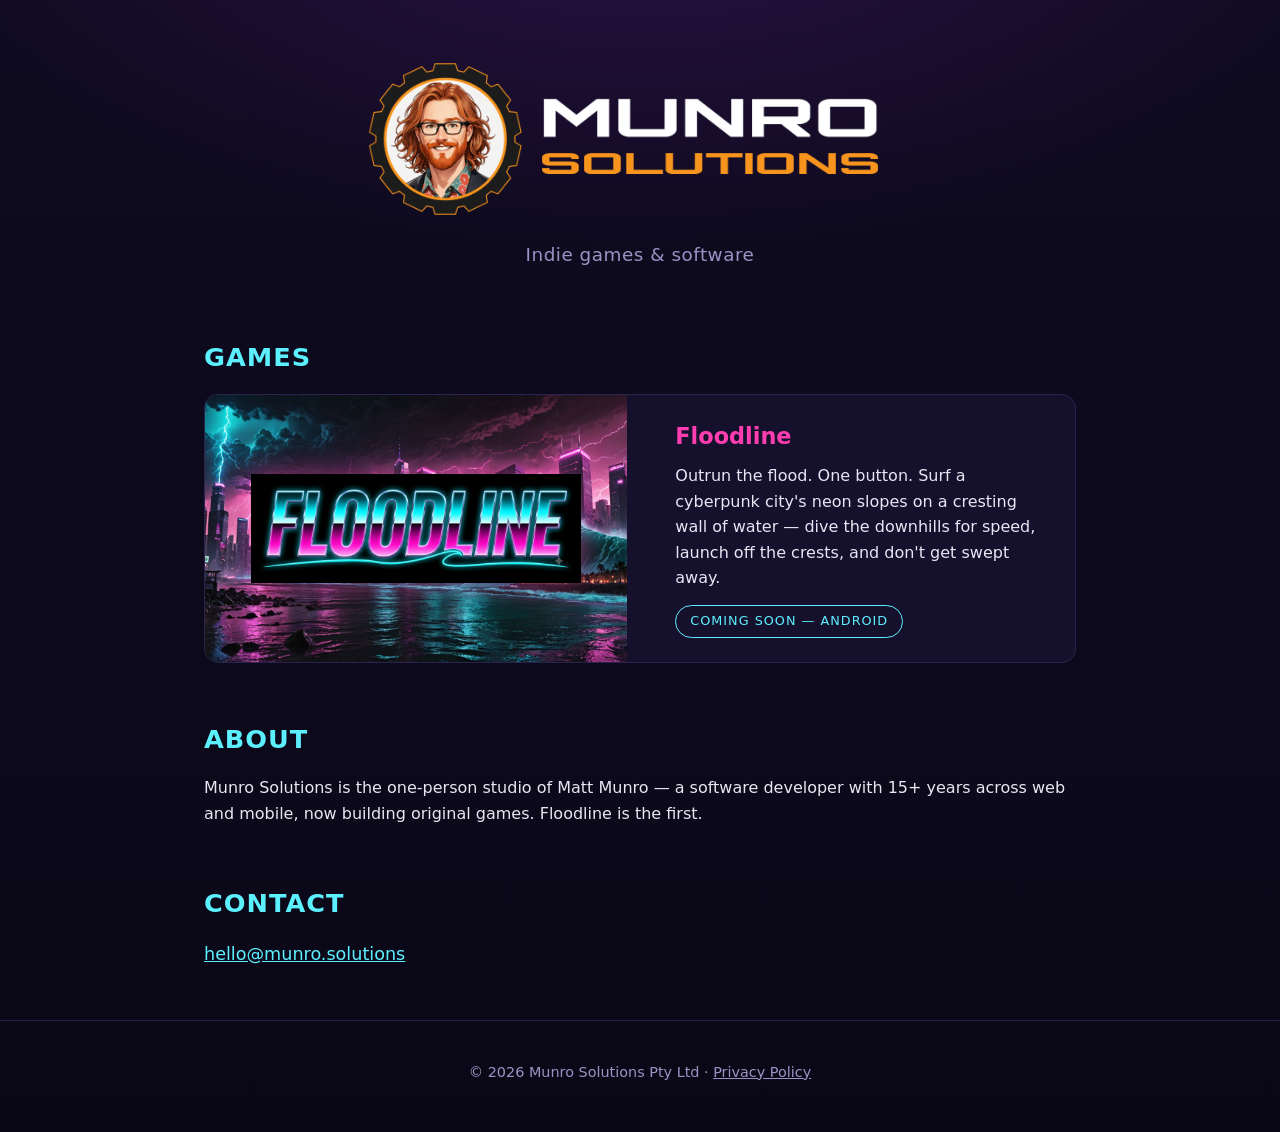
==== index.html @ fc35c77c "munro.solutions: static landing site + Floodline privacy policy (v1) Replaces the old insecure WordP" ====
<!DOCTYPE html>
<html lang="en">
<head>
  <meta charset="UTF-8">
  <meta name="viewport" content="width=device-width, initial-scale=1.0">
  <title>Munro Solutions — Indie Games & Software</title>
  <meta name="description" content="Munro Solutions — indie games and software by Matt Munro. Maker of Floodline.">
  <link rel="stylesheet" href="style.css">
</head>
<body>
  <header>
    <img class="logo" src="assets/munro-logo.png" alt="Munro Solutions">
    <p class="tagline">Indie games &amp; software</p>
  </header>

  <main class="wrap">
    <section id="games">
      <h2>Games</h2>
      <div class="game">
        <div class="art" style="background-image:url('assets/floodline-bg.png')">
          <div class="wordmark"><img src="assets/floodline-logo.png" alt="Floodline"></div>
        </div>
        <div class="body">
          <h3>Floodline</h3>
          <p>Outrun the flood. One button. Surf a cyberpunk city's neon slopes on a cresting wall of water — dive the downhills for speed, launch off the crests, and don't get swept away.</p>
          <span class="badge">Coming soon — Android</span>
        </div>
      </div>
    </section>

    <section id="about">
      <h2>About</h2>
      <p class="lead">Munro Solutions is the one-person studio of Matt Munro — a software developer with 15+ years across web and mobile, now building original games. Floodline is the first.</p>
    </section>

    <section id="contact" class="contact">
      <h2>Contact</h2>
      <p><a href="mailto:hello@munro.solutions">hello@munro.solutions</a></p>
    </section>
  </main>

  <footer>
    <p>&copy; <span id="year">2026</span> Munro Solutions Pty Ltd &middot; <a href="privacy.html">Privacy Policy</a></p>
  </footer>

  <script>document.getElementById('year').textContent = new Date().getFullYear();</script>
</body>
</html>
---- style.css ----
:root {
  --bg: #0a0817;
  --bg2: #0f0b20;
  --panel: #15102b;
  --cyan: #5cf0ff;
  --magenta: #ff3db0;
  --text: #e8e6f5;
  --muted: #9a93c4;
}

* { box-sizing: border-box; margin: 0; padding: 0; }

html { scroll-behavior: smooth; }

body {
  font-family: "Segoe UI", system-ui, -apple-system, Roboto, sans-serif;
  background:
    radial-gradient(1200px 600px at 50% -10%, #2a1144 0%, transparent 60%),
    linear-gradient(180deg, var(--bg2) 0%, var(--bg) 100%);
  color: var(--text);
  line-height: 1.6;
  min-height: 100vh;
}

.wrap { max-width: 920px; margin: 0 auto; padding: 0 24px; }

/* header / hero */
header {
  text-align: center;
  padding: 56px 24px 40px;
}
header img.logo { width: min(560px, 88%); height: auto; }
.tagline {
  margin-top: 10px;
  color: var(--muted);
  font-size: 1.15rem;
  letter-spacing: 0.5px;
}

section { padding: 28px 0; }
h2 {
  font-size: 1.6rem;
  color: var(--cyan);
  letter-spacing: 1px;
  text-transform: uppercase;
  margin-bottom: 16px;
}

/* game card */
.game {
  display: flex;
  gap: 24px;
  background: var(--panel);
  border: 1px solid #2a2350;
  border-radius: 14px;
  overflow: hidden;
  align-items: stretch;
}
.game .art {
  flex: 1 1 50%;
  min-height: 220px;
  background-size: cover;
  background-position: center;
  position: relative;
}
.game .art .wordmark {
  position: absolute; inset: 0;
  display: flex; align-items: center; justify-content: center;
}
.game .art .wordmark img { width: 78%; height: auto; filter: drop-shadow(0 0 14px rgba(255,61,176,.5)); }
.game .body { flex: 1 1 50%; padding: 24px; }
.game .body h3 { font-size: 1.4rem; color: var(--magenta); margin-bottom: 8px; }
.game .body p { color: var(--text); margin-bottom: 14px; }
.badge {
  display: inline-block;
  font-size: 0.8rem; letter-spacing: 1px; text-transform: uppercase;
  color: var(--cyan); border: 1px solid var(--cyan);
  border-radius: 999px; padding: 5px 14px;
}

p.lead { color: var(--text); }
a { color: var(--cyan); }
a:hover { color: var(--magenta); }

.contact a { font-size: 1.1rem; }

footer {
  text-align: center;
  color: var(--muted);
  font-size: 0.9rem;
  padding: 40px 24px 48px;
  border-top: 1px solid #221b44;
  margin-top: 24px;
}
footer a { color: var(--muted); }

@media (max-width: 640px) {
  .game { flex-direction: column; }
  .game .art { min-height: 180px; }
  header { padding-top: 40px; }
}
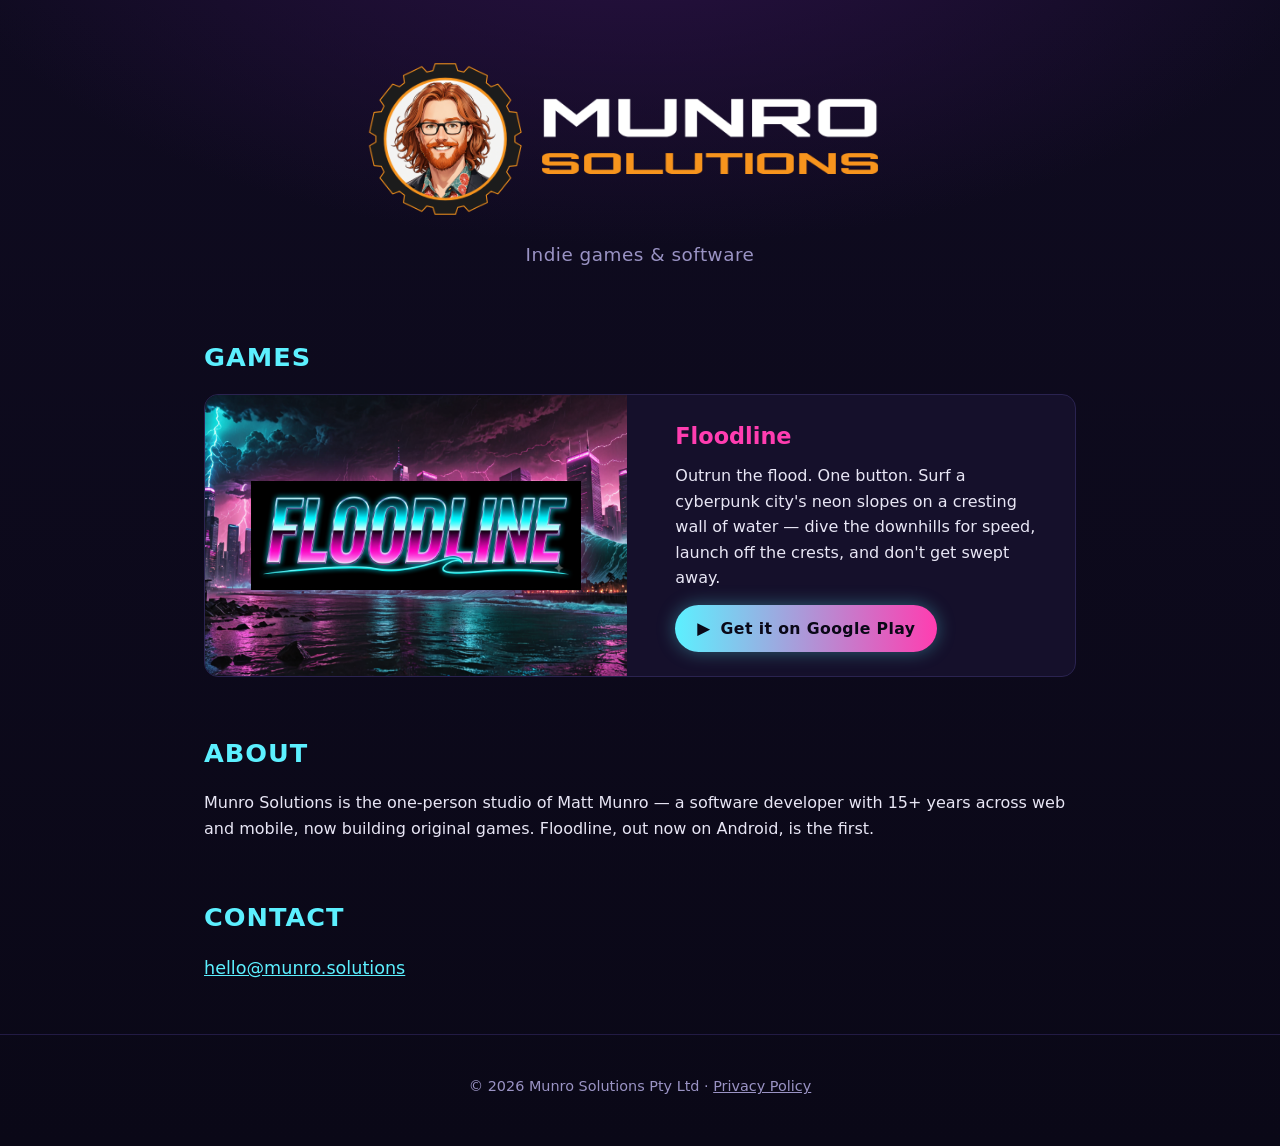
==== commit eddbbfb5: "site: Floodline is live — link the Play Store listing Swap the "Coming soon — Android" badge for a "" ====
--- a/index.html
+++ b/index.html
@@ -23,14 +23,14 @@
         <div class="body">
           <h3>Floodline</h3>
           <p>Outrun the flood. One button. Surf a cyberpunk city's neon slopes on a cresting wall of water — dive the downhills for speed, launch off the crests, and don't get swept away.</p>
-          <span class="badge">Coming soon — Android</span>
+          <a class="cta" href="https://play.google.com/store/apps/details?id=com.munrosolutions.floodline" target="_blank" rel="noopener"><span class="tri">&#9654;</span> Get it on Google Play</a>
         </div>
       </div>
     </section>
 
     <section id="about">
       <h2>About</h2>
-      <p class="lead">Munro Solutions is the one-person studio of Matt Munro — a software developer with 15+ years across web and mobile, now building original games. Floodline is the first.</p>
+      <p class="lead">Munro Solutions is the one-person studio of Matt Munro — a software developer with 15+ years across web and mobile, now building original games. Floodline, out now on Android, is the first.</p>
     </section>
 
     <section id="contact" class="contact">
--- a/style.css
+++ b/style.css
@@ -78,6 +78,21 @@
   border-radius: 999px; padding: 5px 14px;
 }
 
+.cta {
+  display: inline-flex; align-items: center; gap: 10px;
+  font-size: 0.98rem; font-weight: 600; letter-spacing: 0.4px;
+  color: #0a0817; text-decoration: none;
+  background: linear-gradient(90deg, var(--cyan), var(--magenta));
+  border-radius: 999px; padding: 11px 22px;
+  box-shadow: 0 0 18px rgba(92, 240, 255, 0.35);
+  transition: transform 0.15s ease, box-shadow 0.15s ease;
+}
+.cta:hover {
+  color: #0a0817; transform: translateY(-1px);
+  box-shadow: 0 0 26px rgba(255, 61, 176, 0.5);
+}
+.cta .tri { font-size: 1.05rem; line-height: 1; }
+
 p.lead { color: var(--text); }
 a { color: var(--cyan); }
 a:hover { color: var(--magenta); }
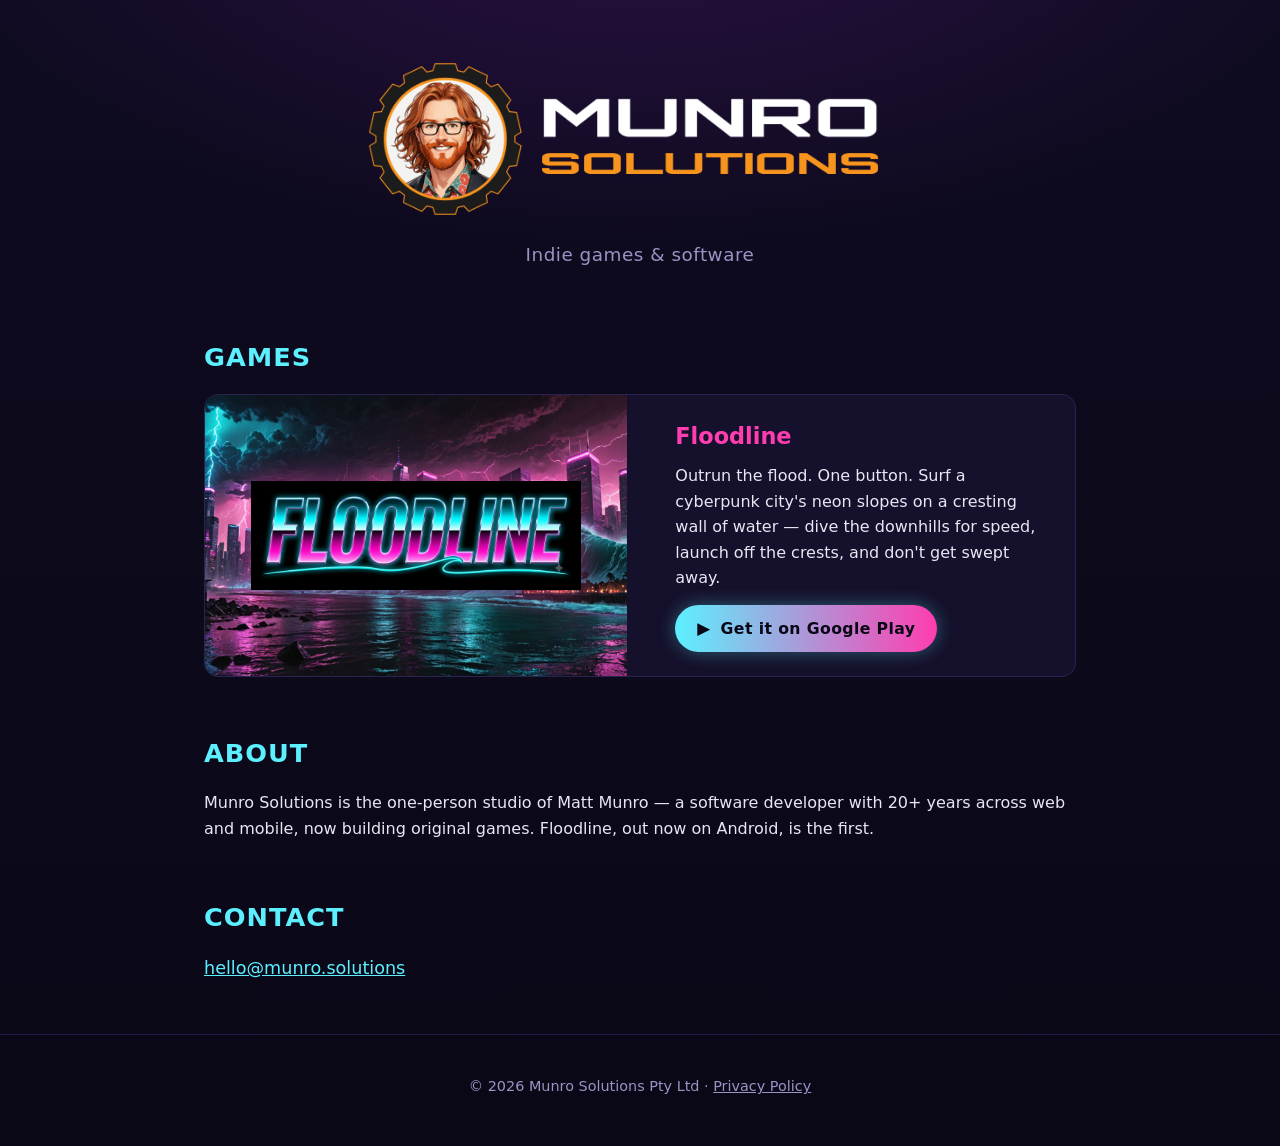
==== commit eb2a03e6: "site: correct experience to 20+ years (professional IT since 2004) Matt graduated and began his IT c" ====
--- a/index.html
+++ b/index.html
@@ -30,7 +30,7 @@
 
     <section id="about">
       <h2>About</h2>
-      <p class="lead">Munro Solutions is the one-person studio of Matt Munro — a software developer with 15+ years across web and mobile, now building original games. Floodline, out now on Android, is the first.</p>
+      <p class="lead">Munro Solutions is the one-person studio of Matt Munro — a software developer with 20+ years across web and mobile, now building original games. Floodline, out now on Android, is the first.</p>
     </section>
 
     <section id="contact" class="contact">
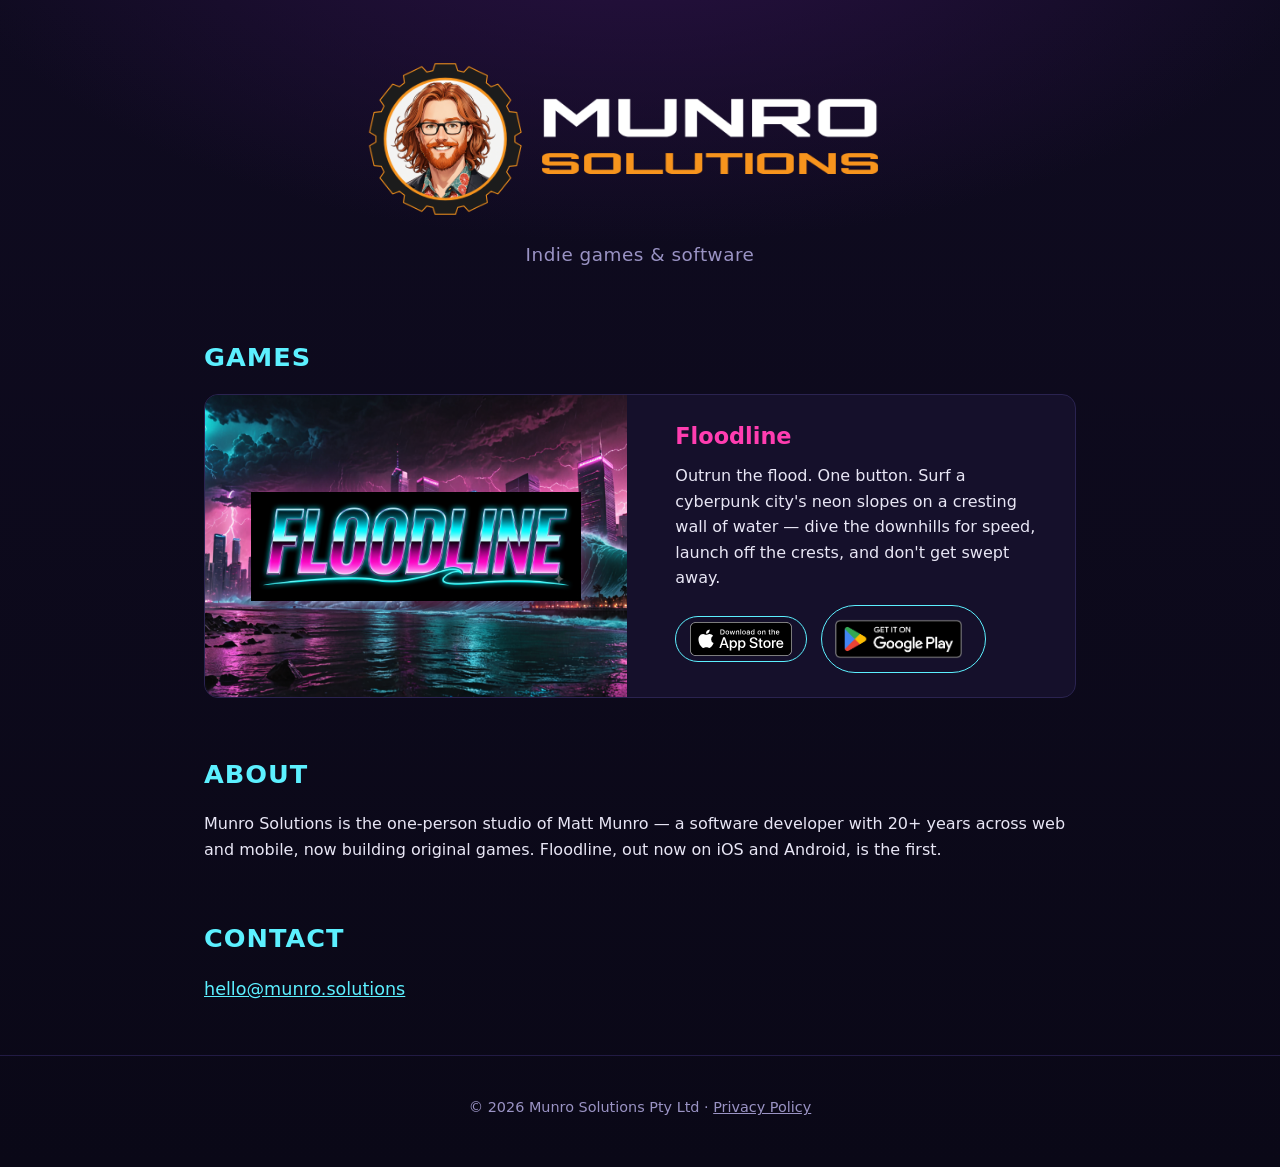
==== commit cb824fbd: "site: add the App Store badge alongside Google Play Floodline ships on iOS, so swap the hand-rolled " ====
--- a/index.html
+++ b/index.html
@@ -23,14 +23,21 @@
         <div class="body">
           <h3>Floodline</h3>
           <p>Outrun the flood. One button. Surf a cyberpunk city's neon slopes on a cresting wall of water — dive the downhills for speed, launch off the crests, and don't get swept away.</p>
-          <a class="cta" href="https://play.google.com/store/apps/details?id=com.munrosolutions.floodline" target="_blank" rel="noopener"><span class="tri">&#9654;</span> Get it on Google Play</a>
+          <div class="badges">
+            <a class="badge badge-apple" href="https://apps.apple.com/app/id6790124017" target="_blank" rel="noopener">
+              <img src="assets/app-store-badge.svg" alt="Download Floodline on the App Store">
+            </a>
+            <a class="badge badge-play" href="https://play.google.com/store/apps/details?id=com.munrosolutions.floodline" target="_blank" rel="noopener">
+              <img src="assets/google-play-badge.png" alt="Get Floodline on Google Play">
+            </a>
+          </div>
         </div>
       </div>
     </section>
 
     <section id="about">
       <h2>About</h2>
-      <p class="lead">Munro Solutions is the one-person studio of Matt Munro — a software developer with 20+ years across web and mobile, now building original games. Floodline, out now on Android, is the first.</p>
+      <p class="lead">Munro Solutions is the one-person studio of Matt Munro — a software developer with 20+ years across web and mobile, now building original games. Floodline, out now on iOS and Android, is the first.</p>
     </section>
 
     <section id="contact" class="contact">
--- a/style.css
+++ b/style.css
@@ -93,6 +93,23 @@
 }
 .cta .tri { font-size: 1.05rem; line-height: 1; }
 
+/* Official store badges.
+   Both stores forbid altering their badge art, so these are the unmodified assets
+   (Apple's SVG from the Marketing Tools, Google's generic PNG) and we only scale them.
+
+   The two have different geometry: Google's PNG bakes its mandated clear space INTO the
+   image (file is 1.488x taller than the artwork inside it), while Apple's SVG has none.
+   Matching the two files on height would therefore render Apple's badge visibly smaller —
+   which breaks Apple's rule that its badge must never appear smaller than another store's.
+   So the Play badge is scaled by that 1.488 factor, leaving the two artworks equal. */
+.badges { display: flex; align-items: center; gap: 14px; flex-wrap: wrap; }
+.badge { display: inline-block; transition: transform 0.15s ease, opacity 0.15s ease; }
+.badge:hover { transform: translateY(-1px); opacity: 0.85; }
+.badge img { display: block; height: 100%; width: auto; }
+.badge-apple { height: 46px; }          /* artwork height */
+.badge-play { height: 68px; }           /* 46 x 1.488 -> same artwork height, padding absorbed */
+.badge-play img { margin-left: -10px; } /* pull back Google's baked-in left padding */
+
 p.lead { color: var(--text); }
 a { color: var(--cyan); }
 a:hover { color: var(--magenta); }
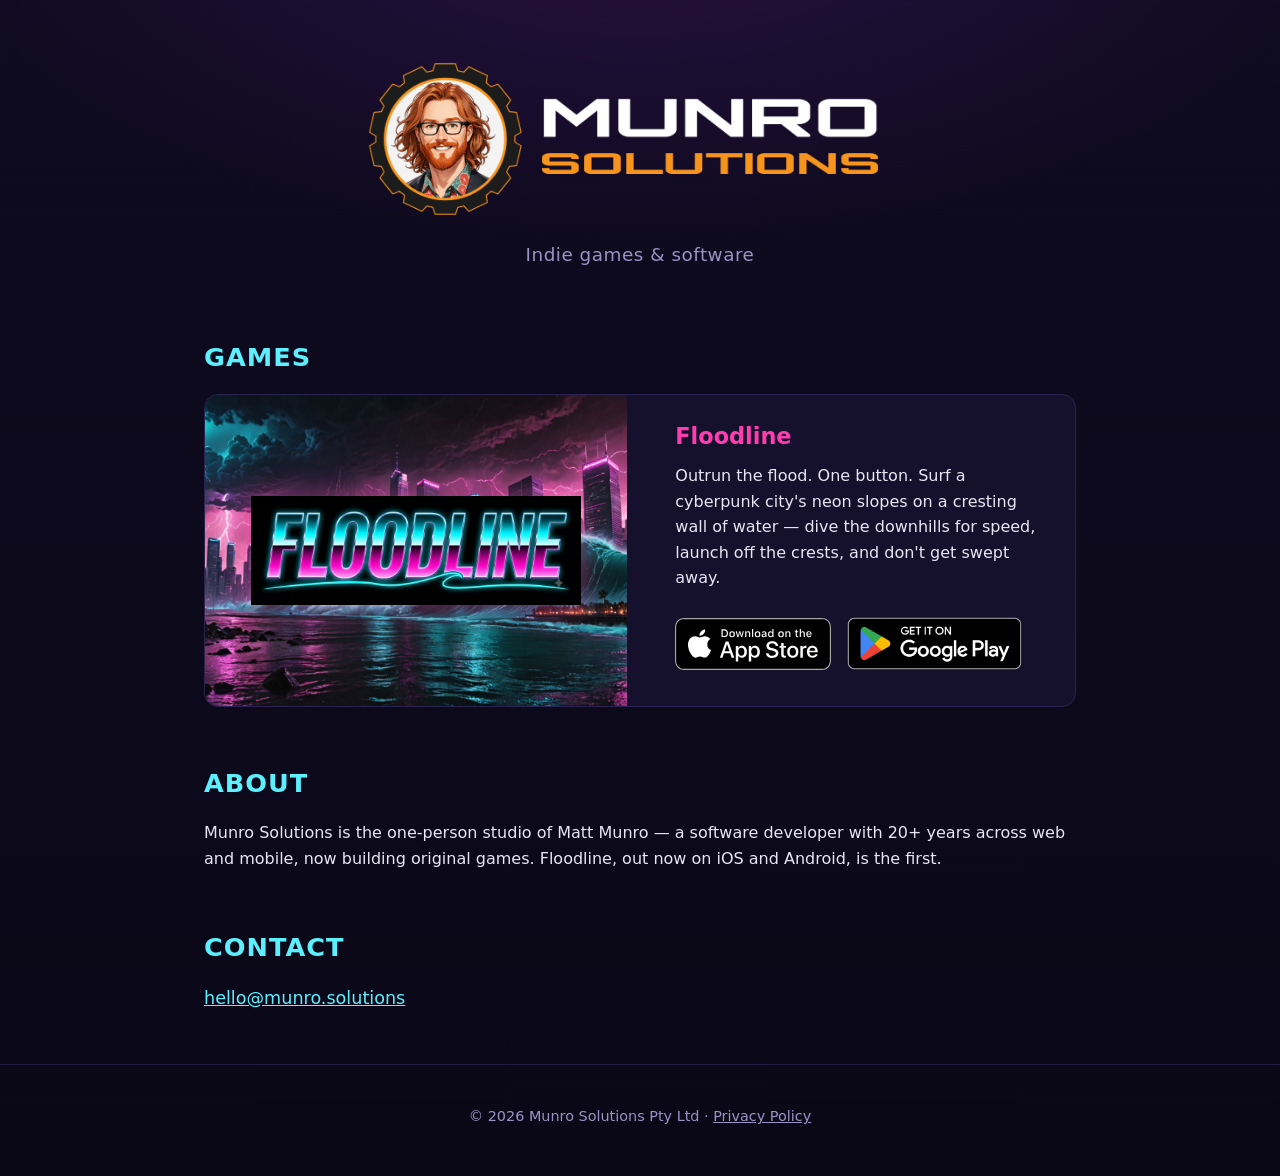
==== commit 54d89e28: "Add Google Analytics (GA4 G-HDTLFR20N0) Co-Authored-By: Claude Opus 4.8 <noreply@anthropic.com>" ====
--- a/index.html
+++ b/index.html
@@ -3,6 +3,16 @@
 <head>
   <meta charset="UTF-8">
   <meta name="viewport" content="width=device-width, initial-scale=1.0">
+
+  <!-- Google Analytics (GA4) -->
+  <script async src="https://www.googletagmanager.com/gtag/js?id=G-HDTLFR20N0"></script>
+  <script>
+    window.dataLayer = window.dataLayer || [];
+    function gtag(){dataLayer.push(arguments);}
+    gtag('js', new Date());
+    gtag('config', 'G-HDTLFR20N0');
+  </script>
+
   <title>Munro Solutions — Indie Games & Software</title>
   <meta name="description" content="Munro Solutions — indie games and software by Matt Munro. Maker of Floodline.">
   <link rel="stylesheet" href="style.css">
--- a/style.css
+++ b/style.css
@@ -71,12 +71,6 @@
 .game .body { flex: 1 1 50%; padding: 24px; }
 .game .body h3 { font-size: 1.4rem; color: var(--magenta); margin-bottom: 8px; }
 .game .body p { color: var(--text); margin-bottom: 14px; }
-.badge {
-  display: inline-block;
-  font-size: 0.8rem; letter-spacing: 1px; text-transform: uppercase;
-  color: var(--cyan); border: 1px solid var(--cyan);
-  border-radius: 999px; padding: 5px 14px;
-}
 
 .cta {
   display: inline-flex; align-items: center; gap: 10px;
@@ -106,8 +100,8 @@
 .badge { display: inline-block; transition: transform 0.15s ease, opacity 0.15s ease; }
 .badge:hover { transform: translateY(-1px); opacity: 0.85; }
 .badge img { display: block; height: 100%; width: auto; }
-.badge-apple { height: 46px; }          /* artwork height */
-.badge-play { height: 68px; }           /* 46 x 1.488 -> same artwork height, padding absorbed */
+.badge-apple { height: 52px; }          /* artwork height */
+.badge-play { height: 77px; }           /* 52 x 1.488 -> same artwork height, padding absorbed */
 .badge-play img { margin-left: -10px; } /* pull back Google's baked-in left padding */
 
 p.lead { color: var(--text); }
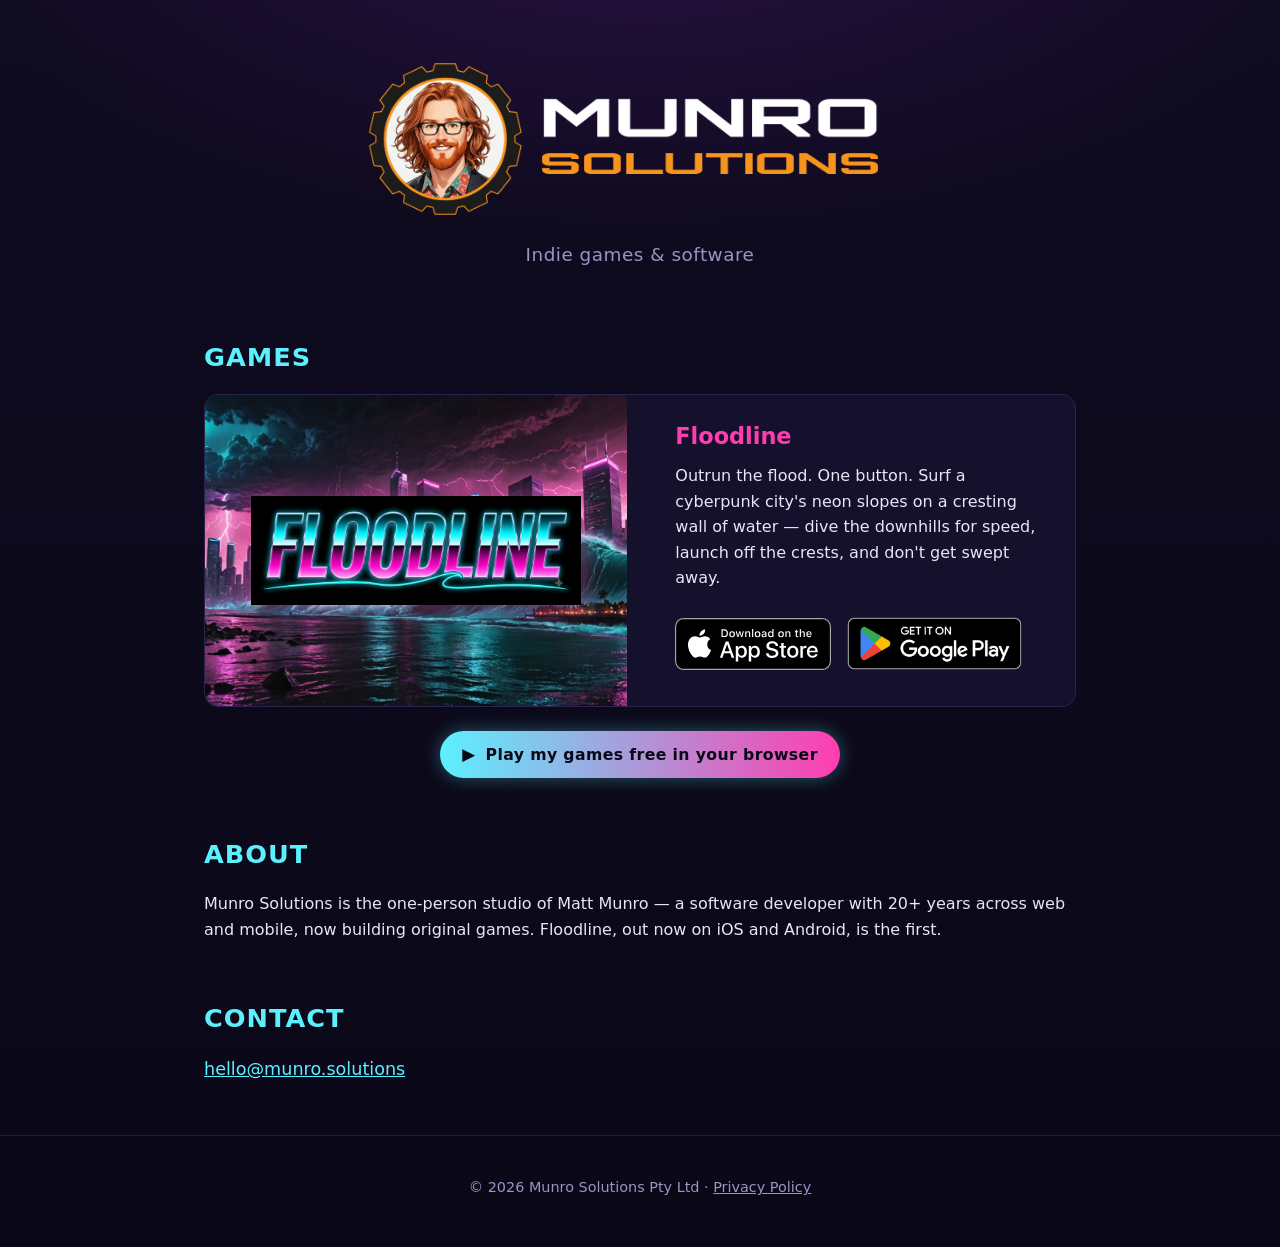
==== commit 83b4fa54: "Add munro.games play-in-browser CTA, favicons + social preview Co-Authored-By: Claude Opus 4.8 <nore" ====
--- a/index.html
+++ b/index.html
@@ -15,6 +15,22 @@
 
   <title>Munro Solutions — Indie Games & Software</title>
   <meta name="description" content="Munro Solutions — indie games and software by Matt Munro. Maker of Floodline.">
+
+  <link rel="icon" href="assets/favicon.ico" sizes="any">
+  <link rel="icon" type="image/png" sizes="32x32" href="assets/favicon-32.png">
+  <link rel="icon" type="image/png" sizes="16x16" href="assets/favicon-16.png">
+  <link rel="apple-touch-icon" href="assets/apple-touch-icon.png">
+
+  <meta property="og:type" content="website">
+  <meta property="og:url" content="https://munro.solutions">
+  <meta property="og:title" content="Munro Solutions — Indie Games & Software">
+  <meta property="og:description" content="The one-person indie studio of Matt Munro. Maker of Floodline.">
+  <meta property="og:image" content="https://munro.solutions/assets/og.png">
+  <meta name="twitter:card" content="summary_large_image">
+  <meta name="twitter:title" content="Munro Solutions">
+  <meta name="twitter:description" content="Indie games & software by Matt Munro. Maker of Floodline.">
+  <meta name="twitter:image" content="https://munro.solutions/assets/og.png">
+
   <link rel="stylesheet" href="style.css">
 </head>
 <body>
@@ -43,6 +59,10 @@
           </div>
         </div>
       </div>
+
+      <p style="text-align:center;margin-top:24px">
+        <a class="cta" href="https://munro.games"><span class="tri">&#9654;</span> Play my games free in your browser</a>
+      </p>
     </section>
 
     <section id="about">
